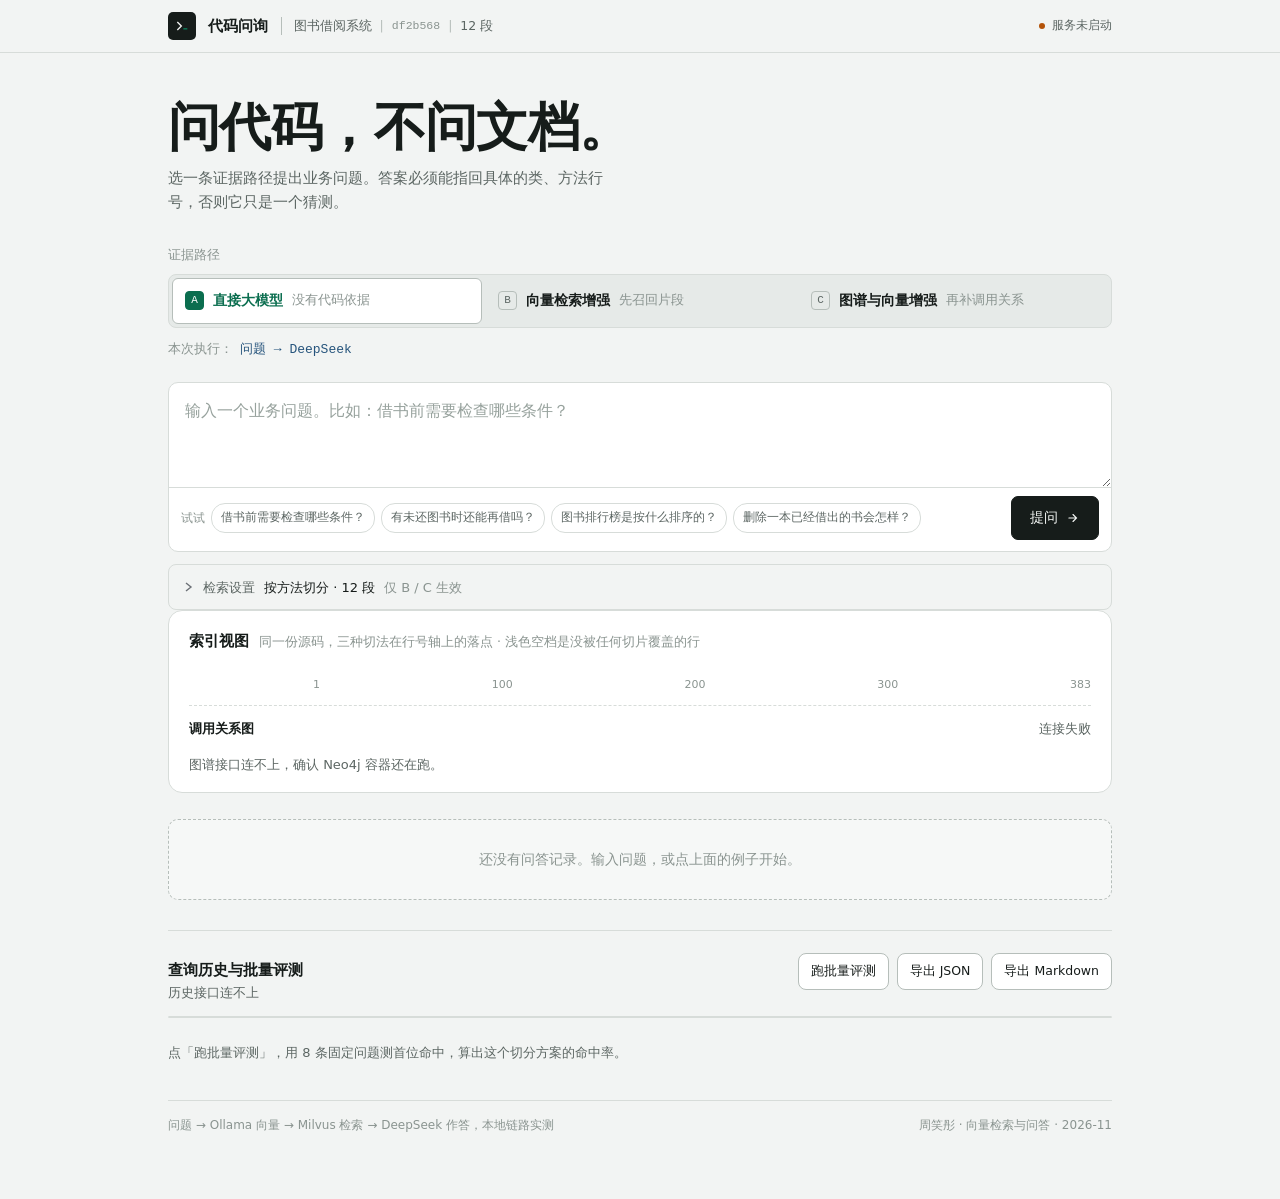
==== workbench/代码问询工作台.html @ c919944e "feat(llm): 加入代码问询工作台服务与页面 用标准库 http.server 承接前端，零新依赖复用 bizcodeqa 的 urllib 客户端与 pymilvus 检索，提供 A 直接问答" ====
<!DOCTYPE html>
<html lang="zh-CN">
<head>
<meta charset="utf-8">
<meta name="viewport" content="width=device-width, initial-scale=1">
<title>代码问询 · 业务逻辑提炼</title>
<link rel="icon" href="data:image/svg+xml,%3Csvg xmlns='http://www.w3.org/2000/svg' viewBox='0 0 32 32'%3E%3Crect width='32' height='32' rx='5' fill='%23161C1A'/%3E%3Cpath d='M9 11l5 5-5 5' fill='none' stroke='%23F2F4F3' stroke-width='2'/%3E%3Crect x='17' y='19' width='7' height='2' fill='%230B6E4F'/%3E%3C/svg%3E">
<style>
  :root{
    --bg:#F2F4F3;
    --surface:#FFFFFF;
    --surface-2:#E6EAE8;
    --ink:#161C1A;
    --muted:#5C6663;
    --faint:#8A9490;
    --line:#D7DCD9;
    --line-strong:#B6BEBA;
    --accent:#0B6E4F;
    --accent-soft:#E3F1EC;
    --teal:#26547C;
    --teal-soft:#E7EDF4;
    --sans:"PingFang SC","Hiragino Sans GB","Microsoft YaHei",system-ui,sans-serif;
    --mono:"SF Mono",Menlo,Consolas,"Courier New",monospace;
  }
  *{box-sizing:border-box;}
  html,body{margin:0;padding:0;}
  body{
    background:var(--bg);
    color:var(--ink);
    font-family:var(--sans);
    font-size:15px;
    line-height:1.65;
    -webkit-font-smoothing:antialiased;
  }
  button,select,textarea{font-family:inherit;font-size:inherit;color:inherit;}
  button{cursor:pointer;}
  :focus-visible{outline:2px solid var(--accent);outline-offset:2px;}

  /* ===== 顶栏 ===== */
  .bar{
    position:sticky;top:0;z-index:20;
    background:rgba(242,244,243,.94);
    backdrop-filter:saturate(1.1) blur(8px);
    border-bottom:1px solid var(--line);
  }
  .bar-inner{
    max-width:1000px;margin:0 auto;
    padding:11px 18px;
    display:flex;align-items:center;gap:12px;flex-wrap:wrap;
  }
  .mark{
    width:28px;height:28px;border-radius:5px;background:var(--ink);
    display:flex;align-items:center;justify-content:center;flex:0 0 auto;
  }
  .mark svg{width:16px;height:16px;}
  .brand{font-size:15px;font-weight:600;letter-spacing:.01em;}
  .bar-sep{width:1px;height:18px;background:var(--line-strong);flex:0 0 auto;}
  .sample-chip{
    display:flex;align-items:center;gap:8px;font-size:12.5px;color:var(--muted);min-width:0;
  }
  .sample-chip b{font-weight:600;color:var(--ink);}
  .sample-chip code{font-family:var(--mono);font-size:11.5px;color:var(--faint);}
  .bar-right{margin-left:auto;display:flex;align-items:center;gap:7px;font-size:12px;color:var(--muted);}
  .live{width:6px;height:6px;border-radius:50%;background:var(--accent);flex:0 0 auto;}

  /* ===== 舞台 ===== */
  .stage{
    max-width:1000px;margin:0 auto;
    padding:32px 18px 56px;
  }

  .head h1{
    font-size:clamp(31px,7vw,52px);
    line-height:1.16;
    letter-spacing:-.012em;
    font-weight:700;
    margin:0 0 10px;
  }
  .head p{margin:0;color:var(--muted);max-width:32em;font-size:14.5px;}

  /* ===== 方案条 ===== */
  .strip-label{
    margin:30px 0 8px;
    display:flex;align-items:baseline;gap:10px;flex-wrap:wrap;
  }
  .strip-label span{font-size:12.5px;color:var(--faint);}
  .strip{
    display:grid;grid-template-columns:1fr;gap:3px;
    background:var(--surface-2);border:1px solid var(--line);
    border-radius:8px;padding:3px;
  }
  @media(min-width:780px){
    .strip{grid-template-columns:repeat(3,1fr);}
  }
  .seg{
    display:flex;align-items:center;gap:9px;
    background:transparent;border:1px solid transparent;border-radius:6px;
    padding:10px 12px;min-height:46px;text-align:left;
    transition:background .15s ease;
  }
  .seg:hover{background:rgba(255,255,255,.55);}
  .seg[aria-checked="true"]{background:var(--surface);border-color:var(--line-strong);}
  .seg .k{
    font-family:var(--mono);font-size:11px;line-height:1;
    width:19px;height:19px;border-radius:4px;
    display:flex;align-items:center;justify-content:center;
    border:1px solid var(--line-strong);color:var(--muted);flex:0 0 auto;
  }
  .seg[aria-checked="true"] .k{background:var(--accent);border-color:var(--accent);color:#fff;}
  .seg .n{font-size:14px;font-weight:600;}
  .seg[aria-checked="true"] .n{color:var(--accent);}
  .seg .d{font-size:12.5px;color:var(--faint);display:none;}
  @media(min-width:780px){ .seg .d{display:inline;} }

  .path-line{
    margin-top:11px;font-family:var(--mono);font-size:13px;color:var(--faint);
    display:flex;align-items:center;gap:7px;flex-wrap:wrap;
  }
  .path-line b{color:var(--teal);font-weight:500;}

  /* ===== 输入 ===== */
  .composer{
    margin-top:22px;background:var(--surface);border:1px solid var(--line);
    border-radius:10px;overflow:hidden;
  }
  .composer:focus-within{border-color:var(--line-strong);}
  textarea#question{
    display:block;width:100%;min-height:104px;resize:vertical;
    border:none;outline:none;padding:15px 16px 8px;
    font-size:16px;line-height:1.65;background:transparent;
  }
  textarea#question::placeholder{color:#97A29D;}
  .composer-foot{
    display:flex;align-items:center;gap:10px;flex-wrap:wrap;
    padding:8px 12px 11px;border-top:1px solid var(--line);
  }
  .examples{display:flex;align-items:center;gap:6px;flex-wrap:wrap;min-width:0;flex:1;}
  .examples .lab{font-size:11.5px;color:var(--faint);flex:0 0 auto;}
  .ex{
    font-size:12px;color:var(--muted);background:transparent;
    border:1px solid var(--line);border-radius:14px;padding:5px 9px;
    min-height:30px;line-height:1.3;text-align:left;max-width:100%;
    white-space:nowrap;overflow:hidden;text-overflow:ellipsis;
  }
  .ex:hover{border-color:var(--accent);color:var(--accent);}
  .send{
    margin-left:auto;min-height:44px;padding:0 18px;
    background:var(--ink);color:#F5F8F6;border:1px solid var(--ink);border-radius:7px;
    font-size:14px;display:inline-flex;align-items:center;gap:8px;flex:0 0 auto;
  }
  .send:hover{background:#26302C;}
  .send:disabled{opacity:.55;cursor:default;}

  /* ===== 检索设置折叠 ===== */
  .settings{margin-top:12px;border:1px solid var(--line);border-radius:8px;background:transparent;}
  .settings summary{
    list-style:none;cursor:pointer;
    padding:10px 13px;min-height:44px;
    display:flex;align-items:center;gap:9px;flex-wrap:wrap;
    font-size:13px;color:var(--muted);
  }
  .settings summary::-webkit-details-marker{display:none;}
  .settings summary .chev{
    width:12px;height:12px;flex:0 0 auto;transition:transform .15s ease;
  }
  .settings[open] summary .chev{transform:rotate(90deg);}
  .settings summary b{color:var(--ink);font-weight:500;}
  .settings-body{padding:4px 13px 14px;border-top:1px solid var(--line);}
  .set-row{display:flex;align-items:center;gap:10px;flex-wrap:wrap;margin-top:10px;}
  select#chunkSelect{
    min-height:40px;padding:0 32px 0 11px;background:var(--surface);
    border:1px solid var(--line-strong);border-radius:6px;font-size:14px;
    appearance:none;
    background-image:url("data:image/svg+xml,%3Csvg xmlns='http://www.w3.org/2000/svg' viewBox='0 0 12 12'%3E%3Cpath d='M3 4.5l3 3 3-3' fill='none' stroke='%2323252A' stroke-width='1.4'/%3E%3C/svg%3E");
    background-repeat:no-repeat;background-position:right 11px center;background-size:12px;
  }
  .count-badge{
    font-family:var(--mono);font-size:11.5px;color:var(--teal);
    border:1px solid #BFD8CF;background:var(--teal-soft);
    border-radius:4px;padding:3px 8px;
  }
  .set-note{font-size:12.5px;color:var(--muted);margin-top:10px;line-height:1.7;}
  .rebuild{
    min-height:38px;padding:0 12px;border:1px solid var(--line-strong);border-radius:6px;
    background:transparent;font-size:12.5px;color:var(--ink);
  }
  .rebuild:hover{border-color:var(--ink);}
  .rebuild:disabled{opacity:.6;cursor:default;}
  .set-state{font-size:12px;color:var(--faint);margin-top:8px;}

  /* ===== 问答流 ===== */
  .stream{margin-top:26px;display:flex;flex-direction:column;gap:16px;}

  .idle{
    border:1px dashed var(--line-strong);border-radius:10px;
    padding:28px 20px;text-align:center;color:var(--faint);font-size:13.5px;line-height:1.7;
    background:rgba(255,255,255,.35);
  }

  .turn{
    background:var(--surface);border:1px solid var(--line);
    border-radius:10px;overflow:hidden;
    animation:rise .28s ease both;
  }
  @keyframes rise{from{opacity:0;transform:translateY(6px);}to{opacity:1;transform:none;}}
  .turn-top{
    display:flex;align-items:center;gap:9px;flex-wrap:wrap;
    padding:11px 15px;border-bottom:1px solid var(--line);
  }
  .m-tag{
    font-family:var(--mono);font-size:10.5px;letter-spacing:.06em;
    background:var(--accent-soft);color:var(--accent);
    border-radius:3px;padding:2px 6px;flex:0 0 auto;
  }
  .m-tag.plain{background:transparent;color:var(--faint);border:1px solid var(--line);}
  .turn-q{font-size:14px;font-weight:600;line-height:1.5;margin:0;flex:1 1 200px;min-width:0;}
  .turn-meta{margin-left:auto;font-family:var(--mono);font-size:11px;color:var(--faint);white-space:nowrap;}

  .turn-body{padding:14px 15px 15px;}
  .ans{font-size:14.5px;line-height:1.8;white-space:pre-wrap;}
  .ans-note{
    margin-top:11px;font-size:12px;color:var(--faint);
    display:flex;align-items:center;gap:6px;
  }
  .ans-note .dash{width:14px;height:1px;background:var(--line-strong);flex:0 0 auto;}

  /* 证据折叠 */
  .fold{margin-top:13px;border-top:1px solid var(--line);padding-top:11px;}
  .fold-btn{
    background:transparent;border:none;padding:4px 0;min-height:34px;
    display:flex;align-items:center;gap:7px;
    font-size:12.5px;color:var(--teal);text-align:left;
  }
  .fold-btn .chev{width:11px;height:11px;transition:transform .15s ease;}
  .fold[data-open="true"] .fold-btn .chev{transform:rotate(90deg);}
  .fold-btn:hover{color:var(--ink);}
  .fold-body{display:none;margin-top:9px;flex-direction:column;gap:9px;}
  .fold[data-open="true"] .fold-body{display:flex;}

  .ev{
    border:1px solid var(--line);border-radius:7px;overflow:hidden;
    background:#FCFCFA;
  }
  .ev-h{
    display:flex;align-items:baseline;justify-content:space-between;gap:8px;
    padding:8px 11px;border-bottom:1px solid var(--line);
    font-family:var(--mono);font-size:11px;color:var(--muted);
    flex-wrap:wrap;
  }
  .ev-h .sc{color:var(--teal);}
  .ev-id{font-family:var(--mono);font-size:11.5px;color:var(--ink);padding:7px 11px 0;word-break:break-all;}
  .ev-code{
    margin:5px 11px 11px;padding:9px 10px;background:#F4F3EE;border-radius:5px;
    font-family:var(--mono);font-size:11.5px;line-height:1.7;color:#3A3E44;
    white-space:pre-wrap;word-break:break-word;max-height:170px;overflow:auto;
  }
  .ev-graph{
    margin:0 11px 11px;padding:9px 10px;background:var(--teal-soft);
    border-radius:5px;font-size:12px;color:#2A4E54;line-height:1.75;
  }
  .ev-graph div{font-family:var(--mono);font-size:11.5px;}

  /* ===== 页脚 ===== */
  .foot{
    margin-top:34px;padding-top:14px;border-top:1px solid var(--line);
    font-size:12px;color:var(--faint);line-height:1.7;
    display:flex;justify-content:space-between;gap:12px;flex-wrap:wrap;
  }

  @media (min-width:720px){
    .stage{padding:44px 28px 64px;}
    .strip{grid-template-columns:repeat(3,1fr);}
    .bar-inner{padding:12px 28px;}
  }
  @media (prefers-reduced-motion:reduce){
    *{animation:none !important;transition:none !important;}
  }

  /* ===== 索引视图 ===== */
  .index-view{
    border:1px solid var(--line); background:var(--surface); border-radius:14px;
    padding:18px 20px 14px; display:flex; flex-direction:column; gap:11px;
  }
  .idx-head{display:flex; flex-wrap:wrap; align-items:baseline; gap:10px;}
  .idx-title{font-weight:700; font-size:15px;}
  .idx-note{font-size:12.5px; color:var(--faint);}
  .idx-row{display:flex; align-items:center; gap:12px;}
  .idx-label{width:112px; flex:none; font-size:12px; color:var(--muted); line-height:1.45;}
  .idx-label b{display:block; font-weight:600; color:var(--ink); font-size:13px;}
  .idx-bar{position:relative; height:20px; flex:1; background:var(--surface-2); border-radius:4px; overflow:hidden;}
  .idx-bar i{position:absolute; top:0; bottom:0; background:var(--accent); border-radius:2px; opacity:.92;}
  .idx-ticks{display:flex; justify-content:space-between; font-size:11px; color:var(--faint); padding-left:124px;}
  .graph-box{border-top:1px dashed var(--line); padding-top:12px; font-size:13px; color:var(--muted); line-height:1.7;}
  .graph-edge{display:flex; align-items:center; gap:8px; margin-top:7px;}
  .node-chip{border:1px solid var(--line-strong); border-radius:999px; padding:2px 10px; font-size:12.5px; color:var(--ink);}
  .ev-rel{color:var(--faint); font-size:12px;}
  .score-track{height:3px; background:var(--surface-2); border-radius:2px; margin:7px 0 9px;}
  .score-track i{display:block; height:100%; background:var(--accent); border-radius:2px;}

  /* ===== 总览看板 ===== */
  .ovw{margin-top:26px;}
  .ovw-grid{display:grid; grid-template-columns:repeat(2,1fr); gap:1px; background:var(--line);
    border:1px solid var(--line); border-radius:12px; overflow:hidden;}
  .stat{background:var(--surface); padding:15px 16px; min-width:0;}
  .stat-v{font-size:24px; font-weight:650; letter-spacing:-.02em; color:var(--ink); line-height:1.15;}
  .stat-v small{font-size:13px; font-weight:500; color:var(--muted); margin-left:3px;}
  .stat-k{font-size:12.5px; color:var(--muted); margin-top:5px;}
  .ovw-meta{margin-top:10px; display:flex; flex-wrap:wrap; gap:6px 14px; font-size:12.5px; color:var(--muted);}
  .ovw-meta code{color:var(--ink); font-size:12px;}
  .ovw-bars{margin-top:12px; display:grid; gap:7px;}
  .ovw-bar{display:flex; align-items:center; gap:9px; font-size:12.5px; color:var(--muted);}
  .ovw-bar span:first-child{width:76px; flex:none; color:var(--ink);}
  .ovw-track{flex:1; min-width:0; height:6px; background:var(--surface-2); border-radius:3px; overflow:hidden;}
  .ovw-track i{display:block; height:100%; background:var(--teal); border-radius:3px;}
  .ovw-bar b{width:44px; text-align:right; flex:none; font-weight:600; color:var(--ink); font-size:12.5px;}

  /* ===== 图谱 ===== */
  .graph-wrap{border-top:1px dashed var(--line); margin-top:18px; padding-top:14px;}
  .graph-head{display:flex; flex-wrap:wrap; justify-content:space-between; gap:6px; font-size:12.5px; color:var(--muted); margin-bottom:8px;}
  .graph-head b{font-weight:600; color:var(--ink); font-size:13px;}
  .graph-svg{width:100%; height:210px; display:block;}
  .graph-empty{font-size:13px; color:var(--muted); line-height:1.7; padding:6px 0 2px;}

  /* ===== 历史与评测 ===== */
  .workbench{margin-top:30px; border-top:1px solid var(--line); padding-top:22px;}
  .wb-head{display:flex; flex-wrap:wrap; align-items:baseline; justify-content:space-between; gap:10px; margin-bottom:12px;}
  .wb-title{font-size:15px; font-weight:650; color:var(--ink);}
  .wb-sub{font-size:12.5px; color:var(--muted);}
  .btns{display:flex; flex-wrap:wrap; gap:8px;}
  .mbtn{font:inherit; font-size:12.5px; padding:7px 12px; min-height:34px; border-radius:8px;
    border:1px solid var(--line-strong); background:var(--surface); color:var(--ink); cursor:pointer;}
  .mbtn:hover{border-color:var(--accent); color:var(--accent);}
  .mbtn:disabled{opacity:.55; cursor:default;}
  .hist-list{display:grid; gap:1px; background:var(--line); border:1px solid var(--line); border-radius:10px; overflow:hidden;}
  .hist-row{display:grid; grid-template-columns:52px 1fr; gap:2px 10px; background:var(--surface); padding:10px 12px; font-size:13px;}
  .hist-m{font-size:11.5px; color:var(--teal); font-weight:600; letter-spacing:.02em;}
  .hist-q{color:var(--ink); min-width:0; overflow:hidden; text-overflow:ellipsis; white-space:nowrap;}
  .hist-meta{grid-column:2; font-size:11.5px; color:var(--faint);}
  .eval-wrap{margin-top:18px;}
  .eval-sum{display:flex; flex-wrap:wrap; gap:12px; align-items:baseline; font-size:13px; color:var(--muted); margin-bottom:10px; display:none;}
  .eval-sum.on{display:flex;}
  .eval-sum b{font-size:19px; font-weight:650; color:var(--ink);}
  .eval-table{width:100%; border-collapse:collapse; font-size:12.5px; table-layout:fixed;}
  .eval-table col{width:auto;}
  .eval-table th{text-align:left; font-weight:600; color:var(--muted); padding:7px 8px; border-bottom:1px solid var(--line); font-size:12px;}
  .eval-table td{padding:8px; border-bottom:1px solid var(--surface-2); color:var(--ink); vertical-align:top;}
  .eval-table tr:last-child td{border-bottom:none;}
  .eval-table .q{overflow:hidden; text-overflow:ellipsis; white-space:nowrap;}
  .pill{display:inline-block; padding:2px 7px; border-radius:5px; font-size:11.5px; font-weight:600;}
  .pill.ok{background:var(--accent-soft); color:var(--accent);}
  .pill.no{background:#FBEDE8; color:#9B3B18;}
  .eval-table .mono{font-family:ui-monospace,SFMono-Regular,Menlo,monospace; font-size:11.5px; color:var(--muted);}

  @media (min-width:780px){
    .ovw-grid{grid-template-columns:repeat(4,1fr);}
    .hist-row{grid-template-columns:58px 1fr auto;}
    .hist-meta{grid-column:3; text-align:right; white-space:nowrap;}
  }

  #evalBox{overflow-x:auto;}
  @media (max-width:779px){ .eval-table{min-width:560px;} }

  @media (min-width:780px){
    .workbench .wb-cols{display:grid; grid-template-columns:1fr 1fr; gap:24px;}
  }
  .wb-cols{margin-top:4px;}
</style>
</head>
<body>

<header class="bar">
  <div class="bar-inner">
    <div class="mark">
      <svg viewBox="0 0 24 24" aria-hidden="true"><path d="M5 6l6 6-6 6" fill="none" stroke="#F2F4F3" stroke-width="2"/><rect x="14" y="15" width="6" height="2.4" fill="#0B6E4F"/></svg>
    </div>
    <div class="brand">代码问询</div>
    <div class="bar-sep" aria-hidden="true"></div>
    <div class="sample-chip">
      <span>图书借阅系统</span>
      <span style="color:var(--line-strong);">|</span>
      <code>df2b568</code>
      <span style="color:var(--line-strong);">|</span>
      <span id="fragTop">12 段</span>
    </div>
    <div class="bar-right"><span class="live"></span><span id="connState">连接中…</span></div>
  </div>
</header>

<main class="stage">

  <section class="head">
    <h1>问代码，不问文档。</h1>
    <p>选一条证据路径提出业务问题。答案必须能指回具体的类、方法行号，否则它只是一个猜测。</p>
  </section>

  <section class="ovw" id="ovw" hidden>
    <div class="ovw-grid">
      <div class="stat"><div class="stat-v" id="ovFiles">—</div><div class="stat-k">已索引源码文件</div></div>
      <div class="stat"><div class="stat-v" id="ovChunks">—<small>段</small></div><div class="stat-k">三套切片合计</div></div>
      <div class="stat"><div class="stat-v" id="ovDim">—</div><div class="stat-k">向量维度</div></div>
      <div class="stat"><div class="stat-v" id="ovAsk">—</div><div class="stat-k">均次问答耗时</div></div>
    </div>
    <div class="ovw-meta" id="ovMeta"></div>
    <div class="ovw-bars" id="ovBars"></div>
  </section>

  <div class="strip-label">
    <span>证据路径</span>
  </div>
  <div class="strip" role="radiogroup" aria-label="问询方案">
    <button class="seg" role="radio" aria-checked="true" data-mode="A">
      <span class="k">A</span>
      <span class="n">直接大模型</span>
      <span class="d">没有代码依据</span>
    </button>
    <button class="seg" role="radio" aria-checked="false" data-mode="B">
      <span class="k">B</span>
      <span class="n">向量检索增强</span>
      <span class="d">先召回片段</span>
    </button>
    <button class="seg" role="radio" aria-checked="false" data-mode="C">
      <span class="k">C</span>
      <span class="n">图谱与向量增强</span>
      <span class="d">再补调用关系</span>
    </button>
  </div>
  <div class="path-line">本次执行：<b id="pathText">问题 → DeepSeek</b></div>

  <section class="composer">
    <textarea id="question" maxlength="2000" placeholder="输入一个业务问题。比如：借书前需要检查哪些条件？"></textarea>
    <div class="composer-foot">
      <div class="examples" id="examples">
        <span class="lab">试试</span>
      </div>
      <button class="send" id="sendBtn">
        <span>提问</span>
        <svg width="14" height="14" viewBox="0 0 24 24" aria-hidden="true"><path d="M5 12h13M12 6l6 6-6 6" fill="none" stroke="#F5F8F6" stroke-width="1.9" stroke-linecap="round"/></svg>
      </button>
    </div>
  </section>

  <details class="settings">
    <summary>
      <svg class="chev" viewBox="0 0 12 12" aria-hidden="true"><path d="M4 2l5 4-5 4" fill="none" stroke="#6C7076" stroke-width="1.4"/></svg>
      检索设置
      <b id="setSummary">按方法切分 · 12 段</b>
      <span style="color:var(--faint);">仅 B / C 生效</span>
    </summary>
    <div class="settings-body">
      <div class="set-row">
        <label for="chunkSelect" style="font-size:13px;color:var(--muted);">切分单位</label>
        <select id="chunkSelect">
          <option value="method">按方法 / 字段</option>
          <option value="paragraph">按逻辑段落</option>
          <option value="fixed">按固定字符长度</option>
        </select>
        <span class="count-badge" id="setCount">12 段</span>
      </div>
      <div class="set-note" id="setNote">按完整方法或字段声明切分，保留方法签名与所属类，行号与源码一一对应。</div>
      <div class="set-state" id="setState"></div>
    </div>
  </details>

  <section class="index-view" id="indexView" hidden>
    <div class="idx-head">
      <span class="idx-title">索引视图</span>
      <span class="idx-note">同一份源码，三种切法在行号轴上的落点 · 浅色空档是没被任何切片覆盖的行</span>
    </div>
    <div id="idxRows"></div>
    <div class="idx-ticks"><span>1</span><span>100</span><span>200</span><span>300</span><span id="idxMax">383</span></div>
    <div class="graph-box" id="graphBox">正在读取图谱…</div>
  </section>

  <section class="stream" id="stream" aria-live="polite">
    <div class="idle" id="idle">还没有问答记录。输入问题，或点上面的例子开始。</div>
  </section>

  <section class="workbench">
    <div class="wb-head">
      <div>
        <div class="wb-title">查询历史与批量评测</div>
        <div class="wb-sub" id="histSub">正在读取历史…</div>
      </div>
      <div class="btns">
        <button class="mbtn" id="btnEval" type="button">跑批量评测</button>
        <button class="mbtn" id="btnExpJson" type="button">导出 JSON</button>
        <button class="mbtn" id="btnExpMd" type="button">导出 Markdown</button>
      </div>
    </div>
    <div class="hist-list" id="histList"></div>
    <div class="eval-wrap">
      <div class="eval-sum" id="evalSum"></div>
      <div id="evalBox"><div class="graph-empty">点「跑批量评测」，用 8 条固定问题测首位命中，算出这个切分方案的命中率。</div></div>
    </div>
  </section>

  <footer class="foot">
    <span>问题 → Ollama 向量 → Milvus 检索 → DeepSeek 作答，本地链路实测</span>
    <span>周笑彤 · 向量检索与问答 · 2026-11</span>
  </footer>
</main>

<script>
(function(){
  "use strict";

  var MODES = {
    A:{ name:"直接大模型", path:"问题 → DeepSeek", evidence:false, plain:true },
    B:{ name:"向量检索增强", path:"Milvus → DeepSeek", evidence:true },
    C:{ name:"图谱与向量增强", path:"Milvus → Neo4j → DeepSeek", evidence:true, graph:true }
  };

  var CHUNKS = {
    method:{ label:"按方法 / 字段", short:"按方法切分", count:12,
      desc:"按完整方法或字段声明切分，保留方法签名与所属类，行号与源码一一对应。" },
    paragraph:{ label:"按逻辑段落", short:"按段落切分", count:15,
      desc:"按代码里现成的逻辑块切分：一个 if、一个 for、一段连续语句算一块，空行与注释也是分界。" },
    fixed:{ label:"按固定字符长度", short:"按定长切分", count:42,
      desc:"每 400 字符切一段，相邻片段保留 80 字符重叠，避免条件语句被硬切断。" }
  };

  var QUESTIONS = [
    "借书前需要检查哪些条件？",
    "有未还图书时还能再借吗？",
    "图书排行榜是按什么排序的？",
    "删除一本已经借出的书会怎样？"
  ];

  var state = { mode:"A", chunk:"method", busy:false };

  function $(id){ return document.getElementById(id); }
  function esc(s){
    return String(s == null ? "" : s).replace(/&/g,"&amp;").replace(/</g,"&lt;").replace(/>/g,"&gt;");
  }

  /* ========== 证据路径 ========== */
  var segs = Array.prototype.slice.call(document.querySelectorAll(".seg"));

  function renderMode(){
    segs.forEach(function(s){
      s.setAttribute("aria-checked", s.getAttribute("data-mode") === state.mode ? "true" : "false");
    });
    $("pathText").textContent = MODES[state.mode].path;
  }
  segs.forEach(function(s){
    s.addEventListener("click", function(){
      state.mode = s.getAttribute("data-mode");
      renderMode();
    });
  });

  /* ========== 切分单位 ========== */
  function renderChunk(){
    var c = CHUNKS[state.chunk];
    $("setNote").textContent = c.desc;
    $("setCount").textContent = c.count + " 段";
    $("setSummary").textContent = c.short + " · " + c.count + " 段";
    $("fragTop").textContent = c.count + " 段";
    $("chunkSelect").value = state.chunk;
  }
  $("chunkSelect").addEventListener("change", function(e){
    state.chunk = e.target.value;
    renderChunk();
  });

  /* ========== 例子 ========== */
  var exWrap = $("examples");
  QUESTIONS.forEach(function(q){
    var b = document.createElement("button");
    b.type = "button";
    b.className = "ex";
    b.textContent = q;
    b.addEventListener("click", function(){
      $("question").value = q;
      $("question").focus();
    });
    exWrap.appendChild(b);
  });

  var qEl = $("question");
  qEl.addEventListener("keydown", function(e){
    if((e.ctrlKey || e.metaKey) && e.key === "Enter"){ e.preventDefault(); submit(); }
  });
  $("sendBtn").addEventListener("click", submit);

  /* ========== 服务状态 ========== */
  function ping(){
    var dot = document.querySelector(".live");
    var label = $("connState");
    fetch("/api/health", { cache:"no-store" })
      .then(function(r){ return r.json(); })
      .then(function(d){
        if(d && d.ok){
          label.textContent = "本地服务在线";
          if(dot) dot.style.background = "var(--accent)";
        } else {
          label.textContent = "服务异常";
          if(dot) dot.style.background = "#B45309";
        }
      })
      .catch(function(){
        label.textContent = "服务未启动";
        if(dot) dot.style.background = "#B45309";
      });
  }

  /* ========== 提问 ========== */
  function submit(){
    var q = qEl.value.trim();
    if(!q || state.busy) return;
    state.busy = true;

    var btn = $("sendBtn");
    btn.disabled = true;
    btn.querySelector("span").textContent = "检索中…";

    var idle = $("idle");
    if(idle) idle.remove();

    var holder = document.createElement("div");
    holder.className = "idle";
    holder.textContent = "正在按 " + MODES[state.mode].path + " 处理…";
    $("stream").appendChild(holder);

    fetch("/api/ask", {
      method:"POST",
      headers:{"Content-Type":"application/json"},
      body: JSON.stringify({ question:q, mode:state.mode, chunk:state.chunk })
    })
    .then(function(r){ return r.json(); })
    .then(function(data){
      holder.remove();
      if(data && data.error){
        $("stream").appendChild(buildError(data.error, q));
      } else {
        $("stream").appendChild(buildTurn(data, q));
      }
      done();
    })
    .catch(function(err){
      holder.remove();
      var hint = location.protocol === "file:"
        ? "当前是直接双击打开的文件，页面连不到后端。请先启动 serve.py，再从 http://127.0.0.1:8777 打开。"
        : "连不上本地服务（" + (err && err.message ? err.message : "网络错误") + "），确认 serve.py 还在运行。";
      $("stream").appendChild(buildError(hint, q));
      done();
    });

    function done(){
      state.busy = false;
      btn.disabled = false;
      btn.querySelector("span").textContent = "提问";
      loadHistory();
      loadOverview();
      var last = $("stream").lastElementChild;
      if(last && last.scrollIntoView) last.scrollIntoView({ behavior:"smooth", block:"nearest" });
    }
  }

  /* ========== 渲染一轮问答 ========== */
  function buildTurn(data, rawQ){
    var mode = data.mode || state.mode;
    var m = MODES[mode] || MODES.B;
    var t = document.createElement("article");
    t.className = "turn";

    var meta = (data.elapsed_ms == null ? "?" : data.elapsed_ms) + " ms";
    meta += m.evidence ? " · " + ((data.snippets || []).length) + " 条引用" : " · 无引用";

    var head =
      '<div class="turn-top">' +
        '<span class="m-tag' + (m.plain ? " plain" : "") + '">' + esc(mode) + ' ' + esc(m.name) + '</span>' +
        '<h2 class="turn-q">' + esc(rawQ) + '</h2>' +
        '<span class="turn-meta">' + esc(meta) + '</span>' +
      '</div>';

    var body = '<div class="turn-body">' +
      '<div class="ans">' + esc(data.answer) + '</div>';

    if(m.evidence){
      var list = data.snippets || [];
      body += '<div class="ans-note"><span class="dash"></span>依据 ' + esc(data.collection || "") +
        ' 的 ' + list.length + ' 个片段作答' + (data.model ? ' · ' + esc(data.model) : '') + '</div>';
      body += buildFold(list, data.graph || []);
    } else {
      body += '<div class="ans-note"><span class="dash"></span>这条回答没有检索项目代码，不能作为业务依据</div>';
    }

    body += '</div>';
    t.innerHTML = head + body;

    var fb = t.querySelector(".fold-btn");
    if(fb){
      fb.addEventListener("click", function(){
        var f = t.querySelector(".fold");
        f.setAttribute("data-open", f.getAttribute("data-open") === "true" ? "false" : "true");
      });
    }
    return t;
  }

  function buildFold(list, graph){
    var inner = "";
    list.forEach(function(ev){
      var code = String(ev.text || "").trimStart();
      if(code.length > 700) code = code.slice(0, 700) + " …（已截断）";
      inner += '<div class="ev">' +
        '<div class="ev-h"><span>L' + esc(ev.lines) + '</span>' +
          '<span class="sc">相似度 ' + Number(ev.score).toFixed(3) + '</span></div>' +
        '<div class="score-track"><i style="width:' +
          Math.max(0, Math.min(100, Number(ev.score) * 100)).toFixed(1) + '%"></i></div>' +
        '<div class="ev-id">' + esc((ev.symbol_id || "").slice(0, 24)) + '…</div>' +
        '<div class="ev-code">' + esc(code) + '</div>' +
      '</div>';
    });

    if(graph && graph.length){
      inner += '<div class="ev-graph"><b style="font-weight:600;">图扩展</b>' +
        graph.map(function(g){ return '<div>· ' + esc(g) + '</div>'; }).join("") + '</div>';
    } else if(graph){
      inner += '<div class="ev-graph"><b style="font-weight:600;">图扩展</b>' +
        '<div>· Neo4j 里还没有这批符号的调用关系，先只给向量证据</div></div>';
    }

    return '<div class="fold" data-open="false">' +
      '<button class="fold-btn" type="button">' +
        '<svg class="chev" viewBox="0 0 12 12" aria-hidden="true"><path d="M4 2l5 4-5 4" fill="none" stroke="#26547C" stroke-width="1.4"/></svg>' +
        '源码证据 ' + list.length + ' 条' +
      '</button>' +
      '<div class="fold-body">' + inner + '</div>' +
    '</div>';
  }

  function buildError(msg, rawQ){
    var t = document.createElement("article");
    t.className = "turn";
    t.innerHTML =
      '<div class="turn-top">' +
        '<span class="m-tag plain">请求失败</span>' +
        '<h2 class="turn-q">' + esc(rawQ) + '</h2>' +
      '</div>' +
      '<div class="turn-body"><div class="ans">' + esc(msg) + '</div></div>';
    return t;
  }

  /* ========== 索引视图 / 图谱 ========== */
  function loadIndex(){
    var rows = $("idxRows");
    var keys = ["method", "paragraph", "fixed"];
    Promise.all(keys.map(function(k){
      return fetch("/api/chunks?chunk=" + k, { cache:"no-store" }).then(function(r){ return r.json(); });
    })).then(function(list){
      var max = 1;
      list.forEach(function(d){ if(d && d.total_lines) max = Math.max(max, d.total_lines); });
      $("idxMax").textContent = max;
      rows.innerHTML = "";
      list.forEach(function(d){
        if(!d || d.error || !d.segments) return;
        var box = document.createElement("div");
        box.className = "idx-row";
        var label = '<div class="idx-label"><b>' + esc(CHUNKS[d.chunk].label) + '</b>' + d.count + ' 段</div>';
        var bars = d.segments.map(function(g){
          var left = (g.start - 1) / max * 100;
          var w = Math.max((g.end - g.start + 1) / max * 100 - 0.32, 0.3);
          return '<i style="left:' + left.toFixed(3) + '%;width:' + w.toFixed(3) + '%" title="L' + g.start + '-' + g.end + '"></i>';
        }).join("");
        box.innerHTML = label + '<div class="idx-bar">' + bars + '</div>';
        rows.appendChild(box);
      });
      $("indexView").hidden = false;
    }).catch(function(){});
  }

  function loadGraph(){
    fetch("/api/graph", { cache:"no-store" }).then(function(r){ return r.json(); }).then(function(d){
      var box = $("graphBox");
      if(!d || d.error){
        box.innerHTML = '<div class="graph-head"><b>调用关系图</b><span>接口不可用</span></div>' +
          '<div class="graph-empty">' + esc((d && d.error) || "未知错误") + '</div>';
        return;
      }
      if(!d.total){
        box.innerHTML = '<div class="graph-head"><b>调用关系图</b><span>等待数据</span></div>' +
          '<div class="graph-empty">Neo4j 里还没有节点。等解析结果灌进来，这里会画出方法之间的调用箭头；' +
          '在那之前 C 模式只多查一次空图谱，不编造关系。</div>';
        return;
      }
      var edges = d.edges || [];
      var nodes = [], idx = {};
      function add(n){
        if(!(n in idx)){ idx[n] = nodes.length; nodes.push({ id:n, x:0, y:0 }); }
        return idx[n];
      }
      var links = edges.map(function(e){ return { s:add(e.src), t:add(e.dst), rel:e.rel }; });
      layout(nodes, links);
      box.innerHTML = '<div class="graph-head"><b>调用关系图</b><span>Neo4j ' + d.total +
        ' 个节点 · ' + edges.length + ' 条关系 · 力导向布局</span></div>' + svgGraph(nodes, links);
    }).catch(function(){
      $("graphBox").innerHTML = '<div class="graph-head"><b>调用关系图</b><span>连接失败</span></div>' +
        '<div class="graph-empty">图谱接口连不上，确认 Neo4j 容器还在跑。</div>';
    });
  }

  /* 一个够用的力导向：斥力 + 弹簧 + 向心，迭代 90 轮后归一化进画布 */
  function layout(nodes, links){
    var n = nodes.length;
    nodes.forEach(function(p, i){
      p.x = Math.cos(i / n * Math.PI * 2) * 90;
      p.y = Math.sin(i / n * Math.PI * 2) * 60;
    });
    var k = 46;
    for(var step = 0; step < 90; step++){
      nodes.forEach(function(a, i){
        var fx = 0, fy = 0;
        nodes.forEach(function(b, j){
          if(i === j) return;
          var dx = a.x - b.x, dy = a.y - b.y;
          var d2 = dx * dx + dy * dy || 0.01;
          var d = Math.sqrt(d2);
          var f = k * k / d2;
          fx += dx / d * f; fy += dy / d * f;
        });
        a.fx = fx; a.fy = fy;
      });
      links.forEach(function(l){
        var a = nodes[l.s], b = nodes[l.t];
        var dx = b.x - a.x, dy = b.y - a.y;
        var d = Math.sqrt(dx * dx + dy * dy) || 0.01;
        var f = (d - 86) / d * 0.45;
        a.fx += dx * f; a.fy += dy * f;
        b.fx -= dx * f; b.fy -= dy * f;
      });
      nodes.forEach(function(p){
        p.fx -= p.x * 0.045; p.fy -= p.y * 0.045;
        p.x += Math.max(-26, Math.min(26, p.fx));
        p.y += Math.max(-26, Math.min(26, p.fy));
      });
    }
  }

  function svgGraph(nodes, links){
    var W = 1000, H = 320, PAD = 92;
    var xs = nodes.map(function(p){ return p.x; }), ys = nodes.map(function(p){ return p.y; });
    var minx = Math.min.apply(null, xs), maxx = Math.max.apply(null, xs);
    var miny = Math.min.apply(null, ys), maxy = Math.max.apply(null, ys);
    var spanx = (maxx - minx) || 1, spany = (maxy - miny) || 1;
    nodes.forEach(function(p){
      var rx = spanx * 0.001 > 0 ? spanx : 1, ry = spany * 0.001 > 0 ? spany : 1;
      p.sx = PAD + (p.x - minx) / rx * (W - PAD * 2);
      p.sy = 40 + (p.y - miny) / ry * (H - 90);
    });
    if(nodes.length === 1){ nodes[0].sx = W / 2; nodes[0].sy = H / 2; }
    if(nodes.length === 2){
      nodes.forEach(function(p, i){ p.sx = W * (i === 0 ? 0.33 : 0.67); p.sy = H / 2; });
    }

    var lines = links.map(function(l){
      var a = nodes[l.s], b = nodes[l.t];
      var dx = b.sx - a.sx, dy = b.sy - a.sy;
      var d = Math.sqrt(dx * dx + dy * dy) || 1;
      var r = 26;
      return '<line x1="' + (a.sx + dx / d * r).toFixed(1) + '" y1="' + (a.sy + dy / d * r).toFixed(1) +
        '" x2="' + (b.sx - dx / d * (r + 6)).toFixed(1) + '" y2="' + (b.sy - dy / d * (r + 6)).toFixed(1) +
        '" stroke="#B6BEBA" stroke-width="1.2" marker-end="url(#arr)"/>' +
        '<text x="' + ((a.sx + b.sx) / 2).toFixed(1) + '" y="' + ((a.sy + b.sy) / 2 - 6).toFixed(1) +
        '" text-anchor="middle" font-size="11" fill="#8A9490">' + esc(l.rel) + '</text>';
    }).join("");

    var dots = nodes.map(function(p){
      var label = p.id.length > 18 ? p.id.slice(0, 18) + "…" : p.id;
      return '<circle cx="' + p.sx.toFixed(1) + '" cy="' + p.sy.toFixed(1) + '" r="5.5" fill="#0B6E4F"/>' +
        '<text x="' + p.sx.toFixed(1) + '" y="' + (p.sy + 20).toFixed(1) +
        '" text-anchor="middle" font-size="12" fill="#161C1A">' + esc(label) + '</text>';
    }).join("");

    return '<svg class="graph-svg" viewBox="0 0 ' + W + ' ' + H + '" preserveAspectRatio="xMidYMid meet" role="img" aria-label="方法调用关系图">' +
      '<defs><marker id="arr" viewBox="0 0 10 10" refX="9" refY="5" markerWidth="6" markerHeight="6" orient="auto">' +
      '<path d="M0 0 L10 5 L0 10 z" fill="#B6BEBA"/></marker></defs>' +
      lines + dots + '</svg>';
  }


  /* ========== 总览看板 ========== */
  function loadOverview(){
    fetch("/api/overview", { cache:"no-store" }).then(function(r){ return r.json(); }).then(function(d){
      if(!d || d.error) return;
      var cols = d.collections || [];
      var total = cols.reduce(function(s, c){ return s + (c.count || 0); }, 0);
      var files = d.sources || [];
      $("ovFiles").textContent = files.length;
      $("ovChunks").innerHTML = total + '<small>段</small>';
      $("ovDim").textContent = d.dim;
      var avg = d.stats && d.stats.avg_ms;
      $("ovAsk").textContent = avg ? avg + " ms" : "—";

      var metaBits = [
        '<span>嵌入 <code>' + esc(d.embed_model) + '</code></span>',
        '<span>作答 <code>' + esc(d.llm_model || "未配置") + '</code></span>',
        '<span>' + esc(files.map(function(f){ return f.name + " " + f.lines + " 行"; }).join(" · ") || "无源码") + '</span>',
        '<span>已提问 ' + ((d.stats && d.stats.total) || 0) + ' 次</span>'
      ];
      $("ovMeta").innerHTML = metaBits.join("");

      var max = Math.max.apply(null, cols.map(function(c){ return c.count || 0; }).concat([1]));
      $("ovBars").innerHTML = cols.map(function(c){
        var pct = (c.count || 0) / max * 100;
        return '<div class="ovw-bar"><span>' + esc(CHUNKS[c.key] ? CHUNKS[c.key].short : c.key) + '</span>' +
          '<div class="ovw-track"><i style="width:' + pct.toFixed(1) + '%"></i></div>' +
          '<b>' + (c.count || 0) + ' 段</b></div>';
      }).join("");
      $("ovw").hidden = false;
    }).catch(function(){});
  }

  /* ========== 历史 ========== */
  var LAST_HISTORY = [];
  var LAST_EVAL = null;

  function loadHistory(){
    fetch("/api/history?limit=30", { cache:"no-store" }).then(function(r){ return r.json(); }).then(function(d){
      LAST_HISTORY = (d && d.items) || [];
      if(!LAST_HISTORY.length){
        $("histSub").textContent = "还没有提问记录";
        $("histList").innerHTML = '<div class="hist-row"><span class="hist-m">—</span>' +
          '<span class="hist-q" style="color:var(--faint)">提一个问题，记录会出现在这里。</span></div>';
        return;
      }
      $("histSub").textContent = "最近 " + LAST_HISTORY.length + " 次提问 · 记录在本机 history.jsonl";
      $("histList").innerHTML = LAST_HISTORY.map(function(h){
        return '<div class="hist-row">' +
          '<span class="hist-m">' + esc(h.mode || "") + '·' + esc(h.chunk || "") + '</span>' +
          '<span class="hist-q" title="' + esc(h.question) + '">' + esc(h.question) + '</span>' +
          '<span class="hist-meta">' + esc((h.ts || "").slice(5, 16)) + ' · ' + (h.elapsed_ms || 0) +
            ' ms · ' + (h.hits || 0) + ' 条' + (h.top_method ? ' · 首位 ' + esc(h.top_method) : '') + '</span>' +
        '</div>';
      }).join("");
    }).catch(function(){ $("histSub").textContent = "历史接口连不上"; });
  }

  function download(name, text, type){
    var blob = new Blob([text], { type: type || "text/plain;charset=utf-8" });
    var a = document.createElement("a");
    a.href = URL.createObjectURL(blob);
    a.download = name;
    document.body.appendChild(a);
    a.click();
    setTimeout(function(){ URL.revokeObjectURL(a.href); a.remove(); }, 900);
  }

  function exportJson(){
    download("问询记录-" + Date.now() + ".json",
      JSON.stringify({ exported_at: new Date().toISOString(), history: LAST_HISTORY, eval: LAST_EVAL }, null, 2),
      "application/json;charset=utf-8");
  }

  function exportMd(){
    var lines = ["# 代码问询记录", "", "导出时间：" + new Date().toLocaleString(), "",
      "## 查询历史", "", "| 时间 | 模式 | 切分 | 问题 | 耗时 | 命中 | 首位方法 |",
      "| --- | --- | --- | --- | --- | --- | --- |"];
    if(!LAST_HISTORY.length) lines.push("| — | — | — | 暂无记录 | — | — | — |");
    LAST_HISTORY.forEach(function(h){
      lines.push("| " + (h.ts || "") + " | " + (h.mode || "") + " | " + (h.chunk || "") + " | " +
        String(h.question || "").replace(/\|/g, "｜") + " | " + (h.elapsed_ms || 0) + " ms | " +
        (h.hits || 0) + " | " + (h.top_method || "—") + " |");
    });
    if(LAST_EVAL){
      lines.push("", "## 批量评测（" + LAST_EVAL.chunk + "）", "",
        "首位命中 " + LAST_EVAL.hit + " / " + LAST_EVAL.total + "，命中率 " + (LAST_EVAL.rate * 100).toFixed(0) + "%", "",
        "| 问题 | 期望方法 | 首位命中 | 是否通过 | 相似度 | 耗时 |",
        "| --- | --- | --- | --- | --- | --- |");
      LAST_EVAL.rows.forEach(function(r){
        lines.push("| " + r.question + " | " + r.expected + " | " + r.got + " | " +
          (r.hit ? "通过" : "未通过") + " | " + (r.score == null ? "—" : Number(r.score).toFixed(3)) +
          " | " + r.ms + " ms |");
      });
    }
    download("问询记录-" + Date.now() + ".md", lines.join("\n"), "text/markdown;charset=utf-8");
  }

  /* ========== 批量评测 ========== */
  function renderEval(d){
    var rate = (d.rate * 100).toFixed(0);
    $("evalSum").className = "eval-sum on";
    $("evalSum").innerHTML = '<b>' + d.hit + ' / ' + d.total + '</b>' +
      '<span>首位命中率 ' + rate + '%</span>' +
      '<span>' + esc(CHUNKS[d.chunk] ? CHUNKS[d.chunk].label : d.chunk) + '检索</span>' +
      '<span>总耗时 ' + d.elapsed_ms + ' ms</span>';

    var rows = d.rows.map(function(r){
      return '<tr>' +
        '<td class="q" title="' + esc(r.question) + '">' + esc(r.question) + '</td>' +
        '<td>' + esc(r.expected) + '</td>' +
        '<td>' + esc(r.got) + '</td>' +
        '<td><span class="pill ' + (r.hit ? "ok" : "no") + '">' + (r.hit ? "通过" : "偏了") + '</span></td>' +
        '<td class="mono">' + (r.score == null ? "—" : Number(r.score).toFixed(3)) + '</td>' +
        '<td class="mono">' + (r.ms || 0) + ' ms</td>' +
      '</tr>';
    }).join("");

    $("evalBox").innerHTML =
      '<table class="eval-table"><colgroup>' +
        '<col style="width:38%"><col style="width:17%"><col style="width:17%"><col style="width:10%"><col style="width:9%"><col style="width:9%">' +
      '</colgroup><thead><tr><th>问题</th><th>期望方法</th><th>首位命中</th><th>结果</th><th>相似度</th><th>耗时</th></tr></thead>' +
      '<tbody>' + rows + '</tbody></table>';
  }

  function runEval(){
    var btn = $("btnEval");
    if(btn.disabled) return;
    btn.disabled = true;
    var old = btn.textContent;
    btn.textContent = "评测中…";
    $("evalBox").innerHTML = '<div class="graph-empty">正在用「' +
      esc(CHUNKS[state.chunk] ? CHUNKS[state.chunk].label : state.chunk) + '」跑 8 条固定问题，约 5–15 秒…</div>';
    fetch("/api/eval", {
      method:"POST",
      headers:{ "Content-Type":"application/json" },
      body: JSON.stringify({ chunk: state.chunk })
    })
    .then(function(r){ return r.json(); })
    .then(function(d){
      if(d && d.error){
        $("evalBox").innerHTML = '<div class="graph-empty">评测失败：' + esc(d.error) + '</div>';
        return;
      }
      LAST_EVAL = d;
      renderEval(d);
    })
    .catch(function(err){
      $("evalBox").innerHTML = '<div class="graph-empty">评测请求失败：' + esc(err && err.message || "网络错误") + '</div>';
    })
    .finally(function(){ btn.disabled = false; btn.textContent = old; });
  }

  /* ========== 初始化 ========== */
  $("btnEval").addEventListener("click", runEval);
  $("btnExpJson").addEventListener("click", exportJson);
  $("btnExpMd").addEventListener("click", exportMd);

  renderMode();
  renderChunk();
  ping();
  loadIndex();
  loadGraph();
  loadOverview();
  loadHistory();
})();

</script>
</body>
</html>
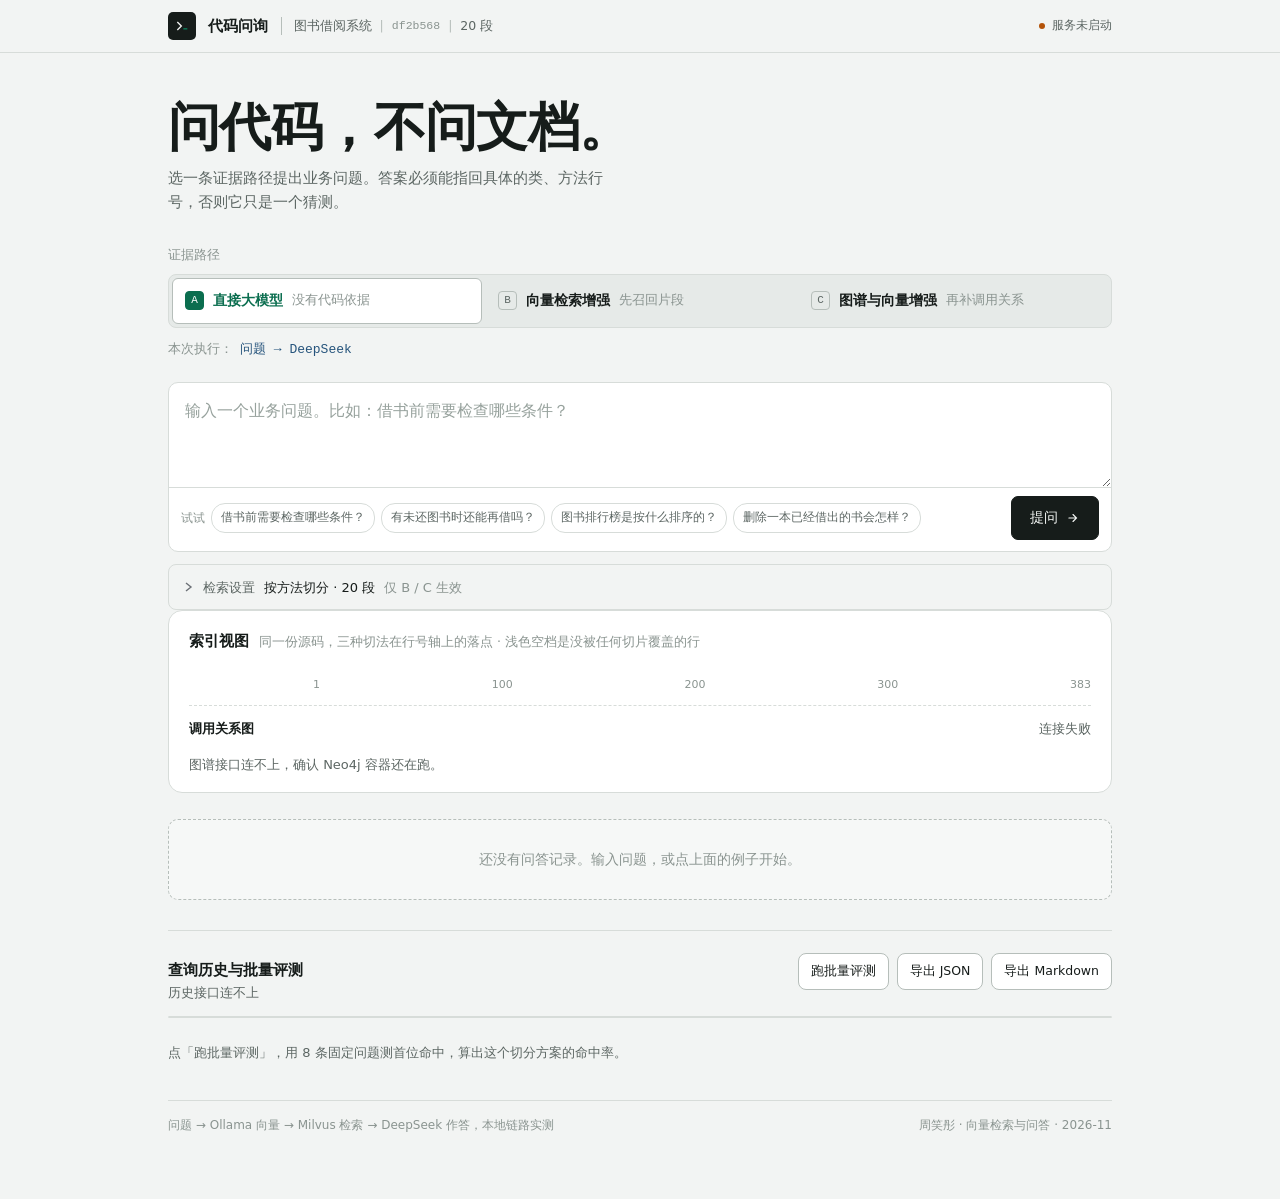
==== commit 27f958d1: "feat(llm): 工作台改读平台索引状态，加入 Top5 召回指标" ====
--- a/workbench/代码问询工作台.html
+++ b/workbench/代码问询工作台.html
@@ -380,7 +380,7 @@
       <span style="color:var(--line-strong);">|</span>
       <code>df2b568</code>
       <span style="color:var(--line-strong);">|</span>
-      <span id="fragTop">12 段</span>
+      <span id="fragTop">20 段</span>
     </div>
     <div class="bar-right"><span class="live"></span><span id="connState">连接中…</span></div>
   </div>
@@ -443,7 +443,7 @@
     <summary>
       <svg class="chev" viewBox="0 0 12 12" aria-hidden="true"><path d="M4 2l5 4-5 4" fill="none" stroke="#6C7076" stroke-width="1.4"/></svg>
       检索设置
-      <b id="setSummary">按方法切分 · 12 段</b>
+      <b id="setSummary">按方法切分 · 20 段</b>
       <span style="color:var(--faint);">仅 B / C 生效</span>
     </summary>
     <div class="settings-body">
@@ -454,7 +454,7 @@
           <option value="paragraph">按逻辑段落</option>
           <option value="fixed">按固定字符长度</option>
         </select>
-        <span class="count-badge" id="setCount">12 段</span>
+        <span class="count-badge" id="setCount">20 段</span>
       </div>
       <div class="set-note" id="setNote">按完整方法或字段声明切分，保留方法签名与所属类，行号与源码一一对应。</div>
       <div class="set-state" id="setState"></div>
@@ -511,7 +511,7 @@
   };
 
   var CHUNKS = {
-    method:{ label:"按方法 / 字段", short:"按方法切分", count:12,
+    method:{ label:"按方法 / 字段", short:"按方法切分", count:20,
       desc:"按完整方法或字段声明切分，保留方法签名与所属类，行号与源码一一对应。" },
     paragraph:{ label:"按逻辑段落", short:"按段落切分", count:15,
       desc:"按代码里现成的逻辑块切分：一个 if、一个 for、一段连续语句算一块，空行与注释也是分界。" },
@@ -755,6 +755,7 @@
       $("idxMax").textContent = max;
       rows.innerHTML = "";
       list.forEach(function(d){
+        if(d && d.chunk && d.count){ CHUNKS[d.chunk].count = d.count; }
         if(!d || d.error || !d.segments) return;
         var box = document.createElement("div");
         box.className = "idx-row";
@@ -768,6 +769,7 @@
         rows.appendChild(box);
       });
       $("indexView").hidden = false;
+      syncSetting();
     }).catch(function(){});
   }
 
@@ -983,6 +985,7 @@
     $("evalSum").className = "eval-sum on";
     $("evalSum").innerHTML = '<b>' + d.hit + ' / ' + d.total + '</b>' +
       '<span>首位命中率 ' + rate + '%</span>' +
+      '<span>Top5 召回 ' + (d.hit5 == null ? "—" : d.hit5 + ' / ' + d.total) + '</span>' +
       '<span>' + esc(CHUNKS[d.chunk] ? CHUNKS[d.chunk].label : d.chunk) + '检索</span>' +
       '<span>总耗时 ' + d.elapsed_ms + ' ms</span>';
 
@@ -992,6 +995,7 @@
         '<td>' + esc(r.expected) + '</td>' +
         '<td>' + esc(r.got) + '</td>' +
         '<td><span class="pill ' + (r.hit ? "ok" : "no") + '">' + (r.hit ? "通过" : "偏了") + '</span></td>' +
+        '<td><span class="pill ' + (r.hit5 ? "ok" : "no") + '">' + (r.hit5 ? "有" : "无") + '</span></td>' +
         '<td class="mono">' + (r.score == null ? "—" : Number(r.score).toFixed(3)) + '</td>' +
         '<td class="mono">' + (r.ms || 0) + ' ms</td>' +
       '</tr>';
@@ -999,8 +1003,8 @@
 
     $("evalBox").innerHTML =
       '<table class="eval-table"><colgroup>' +
-        '<col style="width:38%"><col style="width:17%"><col style="width:17%"><col style="width:10%"><col style="width:9%"><col style="width:9%">' +
-      '</colgroup><thead><tr><th>问题</th><th>期望方法</th><th>首位命中</th><th>结果</th><th>相似度</th><th>耗时</th></tr></thead>' +
+        '<col style="width:34%"><col style="width:15%"><col style="width:15%"><col style="width:9%"><col style="width:8%"><col style="width:10%"><col style="width:9%">' +
+      '</colgroup><thead><tr><th>问题</th><th>期望方法</th><th>首位命中</th><th>结果</th><th>Top5</th><th>相似度</th><th>耗时</th></tr></thead>' +
       '<tbody>' + rows + '</tbody></table>';
   }
 
